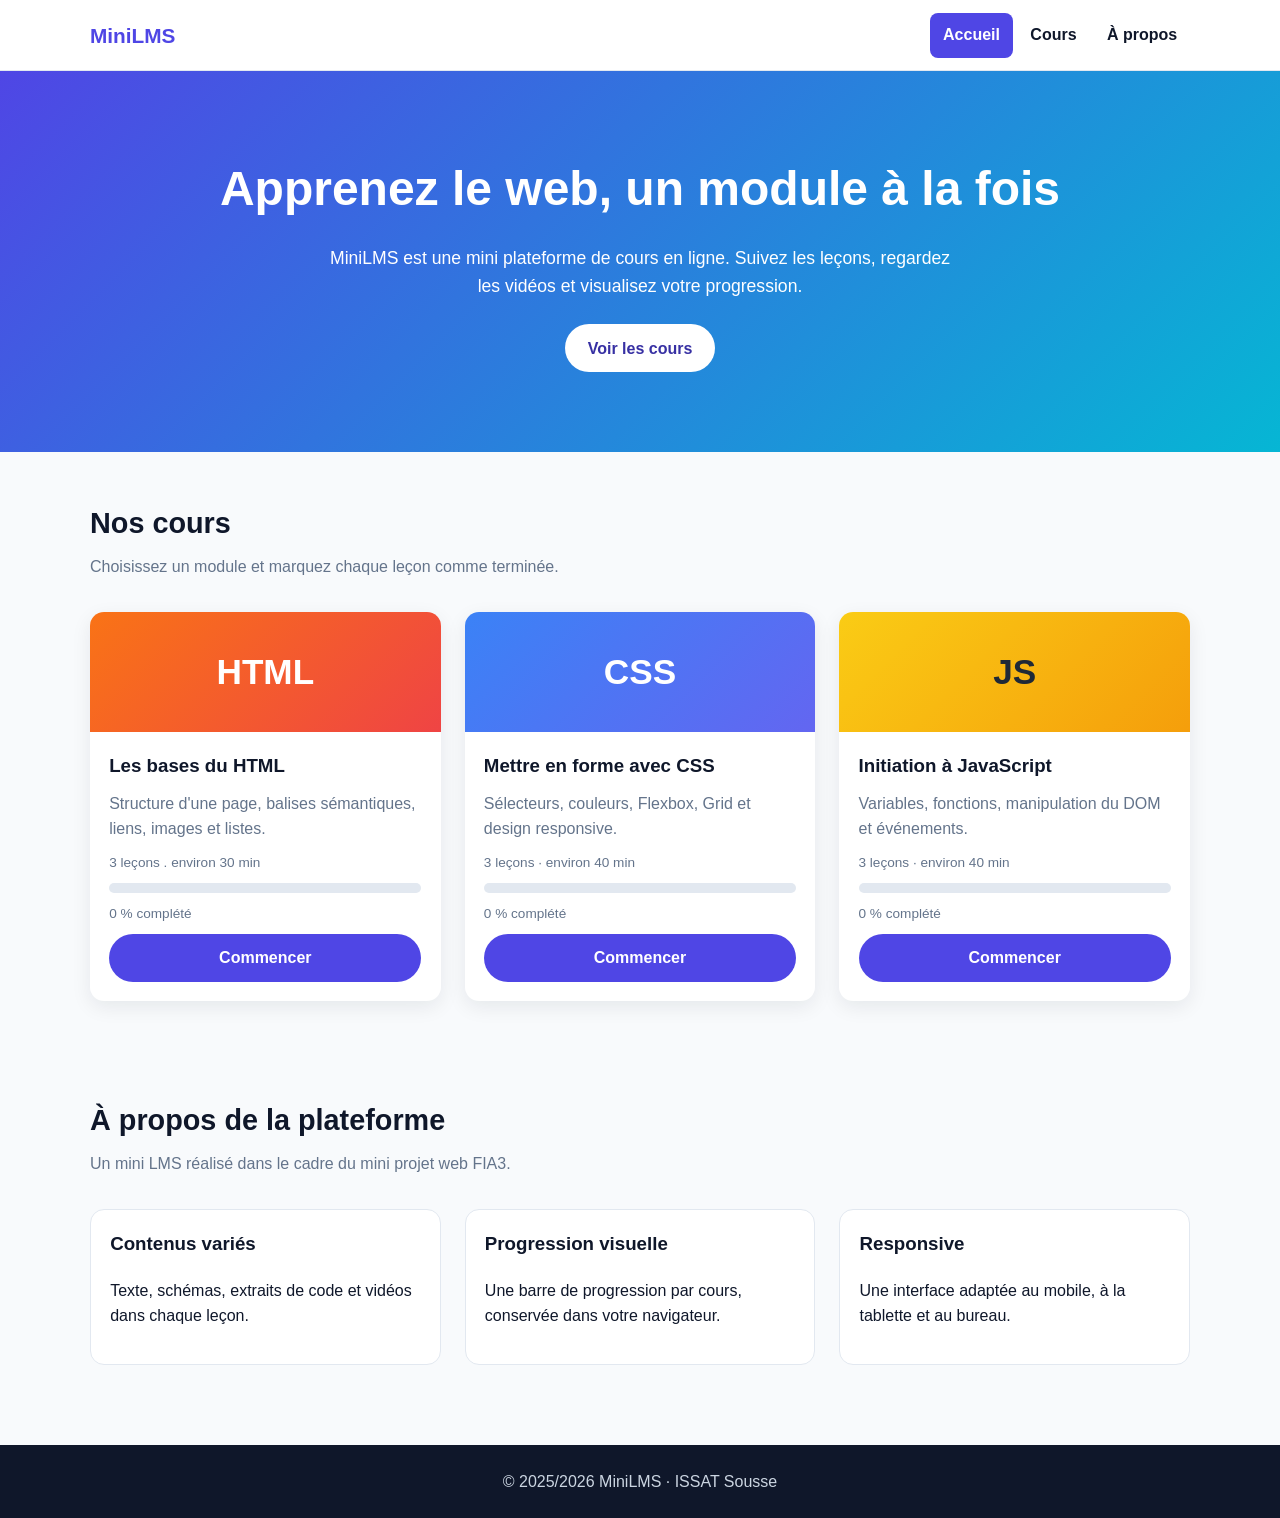
==== index.html @ 5b47d26e "Pages d'accueil, CSS commun, script et cours HTML" ====
<!DOCTYPE html>
<html lang="fr">
<head>
    <meta charset="UTF-8">
    <meta name="viewport" content="width=device-width, initial-scale=1.0">
    <meta name="description" content="MiniLMS : une plateforme de cours en ligne pour apprendre HTML, CSS et JavaScript.">
    <title>MiniLMS - Plateforme de cours en ligne</title>
    <link rel="stylesheet" href="css/main.css">
    <script src="js/script.js" defer></script>
</head>
<body>
    <header class="site-header">
        <div class="container header-inner">
            <a class="logo" href="index.html">MiniLMS</a>
            <button class="burger" id="burger" type="button" aria-label="Ouvrir le menu" aria-expanded="false" aria-controls="menu">&#9776;</button>
            <nav class="menu" id="menu" aria-label="Navigation principal">
                <ul>
                    <li><a href="index.html" aria-current="page">Accueil</a></li>
                    <li><a href="#cours">Cours</a></li>
                    <li><a href="#apropos">À propos</a></li>
                </ul>
            </nav>
        </div>
    </header>

    <main>
        <section class="hero" id="accueil">
            <div class="container">
                <h1>Apprenez le web, un module à la fois</h1>
                <p>MiniLMS est une mini plateforme de cours en ligne. Suivez les leçons, regardez les vidéos et visualisez votre progression.</p>
                <a class="btn" href="#cours">Voir les cours</a>
            </div>
        </section>

        <section class="section" id="cours">
            <div class="container">
                <h2>Nos cours</h2>
                <p class="section-intro">Choisissez un module et marquez chaque leçon comme terminée.</p>
                <div class="grid">

                    <article class="card" data-course="html" data-total="3">
                        <div class="card-banner banner-html" aria-hidden="true">HTML</div>
                        <div class="card-body">
                            <h3>Les bases du HTML</h3>
                            <p>Structure d'une page, balises sémantiques, liens, images et listes.</p>
                            <p class="meta">3 leçons . environ 30 min</p>
                            <div class="progress" role="progressbar" aria-label="Progression du cours HTML" aria-valuemin="0" aria-valuemax="100" aria-valuenow="0">
                                <div class="progress-bar"></div>
                            </div>
                            <p class="progress-label">0 % complété</p>
                            <a class="btn" href="pages/html.html">Commencer</a>
                        </div>
                    </article>

                    <article class="card" data-course="css" data-total="3">
                        <div class="card-banner banner-css" aria-hidden="true">CSS</div>
                        <div class="card-body">
                            <h3>Mettre en forme avec CSS</h3>
                            <p>Sélecteurs, couleurs, Flexbox, Grid et design responsive.</p>
                            <p class="meta">3 leçons · environ 40 min</p>
                            <div class="progress" role="progressbar" aria-label="Progression du cours CSS" aria-valuemin="0" aria-valuemax="100" aria-valuenow="0">
                                <div class="progress-bar"></div>
                            </div>
                            <p class="progress-label">0 % complété</p>
                            <a class="btn" href="pages/css.html">Commencer</a>
                        </div>
                    </article>

                    <article class="card" data-course="js" data-total="3">
                        <div class="card-banner banner-js" aria-hidden="true">JS</div>
                        <div class="card-body">
                        <h3>Initiation à JavaScript</h3>
                        <p>Variables, fonctions, manipulation du DOM et événements.</p>
                        <p class="meta">3 leçons · environ 40 min</p>
                        <div class="progress" role="progressbar" aria-label="Progression du cours JavaScript" aria-valuemin="0" aria-valuemax="100" aria-valuenow="0">
                            <div class="progress-bar"></div>
                        </div>
                        <p class="progress-label">0 % complété</p>
                        <a class="btn" href="pages/javascript.html">Commencer</a>
                        </div>
                    </article>

                </div>
            </div>
        </section>

        <section class="section" id="apropos">
            <div class="container">
                <h2>À propos de la plateforme</h2>
                <p class="section-intro">Un mini LMS réalisé dans le cadre du mini projet web FIA3.</p>
                <div class="features">
                    <div class="feature">
                        <h3>Contenus variés</h3>
                        <p>Texte, schémas, extraits de code et vidéos dans chaque leçon.</p>
                    </div>
                <div class="feature">
                    <h3>Progression visuelle</h3>
                    <p>Une barre de progression par cours, conservée dans votre navigateur.</p>
                </div>
                <div class="feature">
                    <h3>Responsive</h3>
                    <p>Une interface adaptée au mobile, à la tablette et au bureau.</p>
                </div>
                </div>
            </div>
        </section>
    </main>

    <footer class="site-footer">
        <div class="container">
            <p>&copy; 2025/2026 MiniLMS · ISSAT Sousse</p>
        </div>
    </footer>
</body>
</html>
---- css/main.css ----
/* ===== Variables ===== */
:root {
    --primary: #4f46e5;
    --primary-dark: #3730a3;
    --accent: #06b6d4;
    --bg: #f8fafc;
    --card: #ffffff;
    --text: #0f172a;
    --muted: #64748b;
    --border: #e2e8f0;
    --radius: 14px;
    --shadow: 0 6px 20px rgba(15, 23, 42, 0.08);
}

/* ===== Base (mobile first) ===== */
*, *::before, *::after { box-sizing: border-box; }
html { scroll-behavior: smooth; }
body {
    margin: 0;
    font-family: "Segoe UI", Roboto, Arial, sans-serif;
    background: var(--bg);
    color: var(--text);
    line-height: 1.6;
}
img, svg { max-width: 100%; height: auto; }
a { color: var(--primary); }
.container { width: min(1100px, 92%); margin-inline: auto; }

/* ===== Header + menu burger ===== */
.site-header {
    position: sticky;
    top: 0;
    z-index: 100;
    background: var(--card);
    border-bottom: 1px solid var(--border);
}
.header-inner {
    display: flex;
    align-items: center;
    justify-content: space-between;
    padding: 0.8rem 0;
}
.logo {
    font-weight: 800;
    font-size: 1.3rem;
    color: var(--primary);
    text-decoration: none;
}
.burger {
    background: none;
    border: 2px solid var(--primary);
    color: var(--primary);
    border-radius: 8px;
    font-size: 1.4rem;
    padding: 0.2rem 0.7rem;
    cursor: pointer;
}
.menu {
    display: none;
    position: absolute;
    top: 100%;
    left: 0;
    right: 0;
    background: var(--card);
    border-bottom: 1px solid var(--border);
    padding: 0.5rem 4%;
}
.menu.open { display: block; }
.menu ul {
    list-style: none;
    margin: 0;
    padding: 0;
    display: flex;
    flex-direction: column;
    gap: 0.3rem;
}
.menu a {
    display: block;
    padding: 0.6rem 0.8rem;
    border-radius: 8px;
    text-decoration: none;
    color: var(--text);
    font-weight: 600;
}
.menu a:hover,
.menu a[aria-current="page"] {
    background: var(--primary);
    color: #fff;
}

/* ===== Hero ===== */
.hero {
    background: linear-gradient(135deg, var(--primary), var(--accent));
    color: #fff;
    padding: 3.5rem 0;
    text-align: center;
}
.hero h1 { font-size: clamp(1.8rem, 5vw, 3rem); margin: 0 0 1rem; }
.hero p { max-width: 640px; margin: 0 auto 1.5rem; font-size: 1.1rem; }

/* ===== Boutons ===== */
.btn {
    display: inline-block;
    padding: 0.7rem 1.4rem;
    border-radius: 999px;
    background: #fff;
    color: var(--primary-dark);
    font-weight: 700;
    text-decoration: none;
    transition: transform 0.2s;
}
.btn:hover { transform: translateY(-2px); }

/* ===== Sections ===== */
.section { padding: 3rem 0; }
.section h2 { font-size: 1.8rem; margin: 0 0 0.5rem; }
.section-intro { color: var(--muted); margin: 0 0 2rem; }

/* ===== Grille de cours ===== */
.grid {
    display: grid;
    grid-template-columns: repeat(auto-fit, minmax(260px, 1fr));
    gap: 1.5rem;
}
.card {
    background: var(--card);
    border-radius: var(--radius);
    box-shadow: var(--shadow);
    overflow: hidden;
    display: flex;
    flex-direction: column;
    transition: transform 0.2s;
}
.card:hover { transform: translateY(-4px); }
.card-banner {
    height: 120px;
    display: flex;
    align-items: center;
    justify-content: center;
    font-size: 2.2rem;
    font-weight: 800;
    color: #fff;
}
.banner-html { background: linear-gradient(135deg, #f97316, #ef4444); }
.banner-css { background: linear-gradient(135deg, #3b82f6, #6366f1); }
.banner-js { background: linear-gradient(135deg, #facc15, #f59e0b); color: #1f2937; }
.card-body {
    padding: 1.2rem;
    display: flex;
    flex-direction: column;
    gap: 0.6rem;
    flex: 1;
}
.card-body h3 { margin: 0; }
.card-body p { margin: 0; color: var(--muted); }
.card-body .meta { font-size: 0.85rem; }
.card .btn { margin-top: auto; background: var(--primary); color: #fff; text-align: center; }

/* ===== Barre de progression (partagée avec les pages de cours) ===== */
.progress {
    background: var(--border);
    border-radius: 999px;
    height: 10px;
    overflow: hidden;
}
.progress-bar {
    height: 100%;
    width: 0;
    background: linear-gradient(90deg, var(--accent), var(--primary));
    transition: width 0.4s ease;
}
.progress-label { font-size: 0.85rem; color: var(--muted); }

/* ===== À propos ===== */
.features {
    display: grid;
    grid-template-columns: repeat(auto-fit, minmax(220px, 1fr));
    gap: 1.5rem;
}
.feature {
    background: var(--card);
    padding: 1.2rem;
    border-radius: var(--radius);
    border: 1px solid var(--border);
}
.feature h3 { margin-top: 0; }

/* ===== Footer ===== */
.site-footer {
    background: #0f172a;
    color: #cbd5e1;
    text-align: center;
    padding: 1.5rem 0;
    margin-top: 2rem;
}
.site-footer p { margin: 0; }

/* ===== Tablette (768px et plus) : le menu burger disparaît ===== */
@media (min-width: 768px) {
    .burger { display: none; }
    .menu {
        display: block;
        position: static;
        background: none;
        border: 0;
        padding: 0;
    }
    .menu ul { flex-direction: row; }
    .hero { padding: 5rem 0; }
}
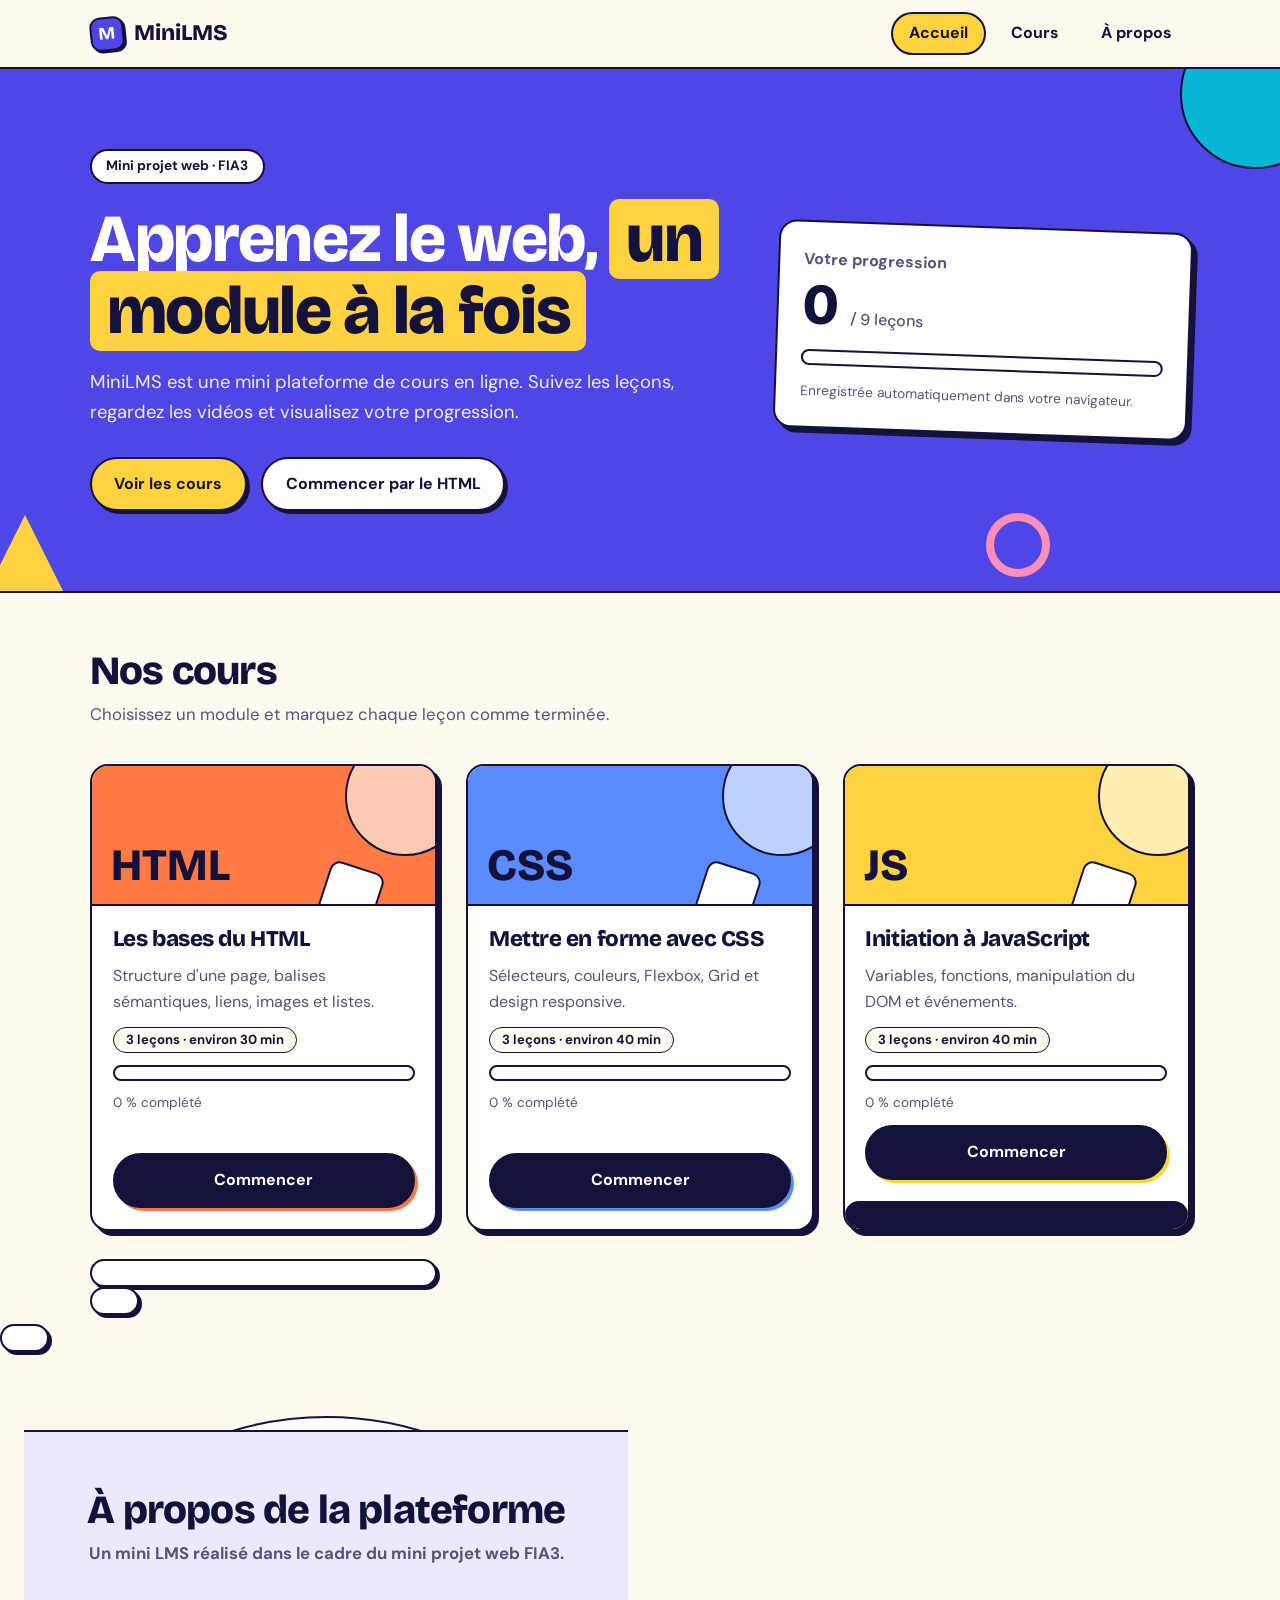
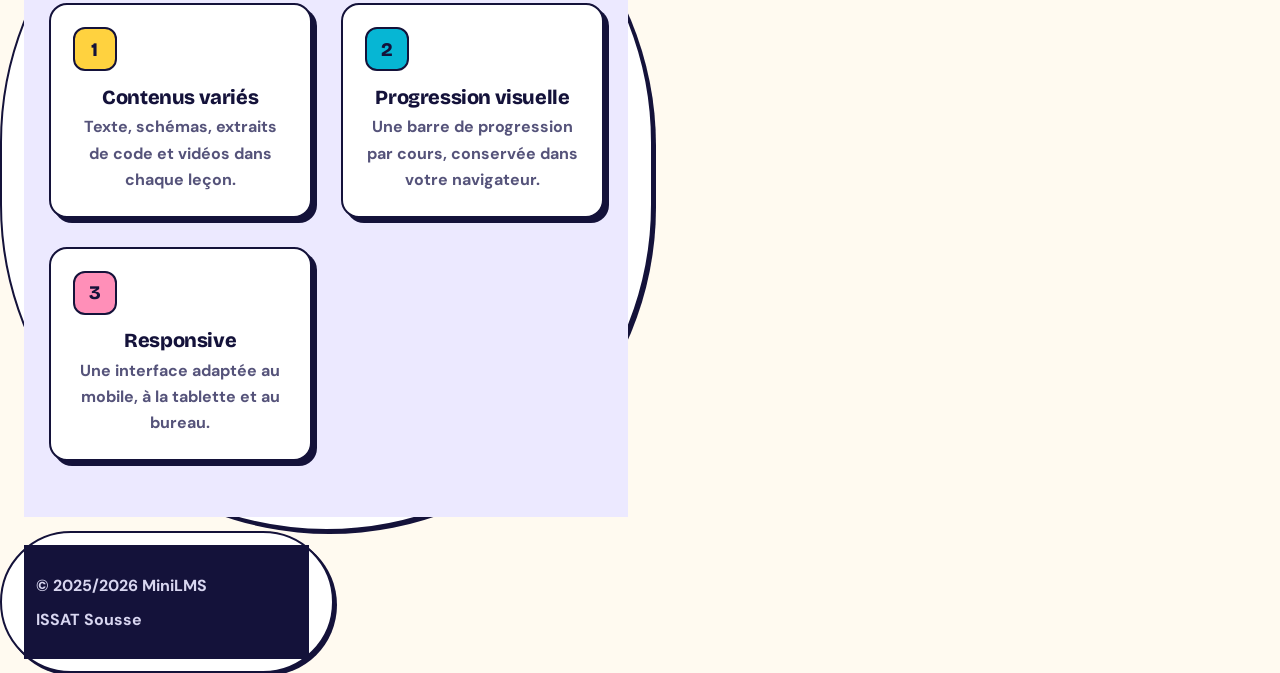
==== commit ff4a4678: "Ajout du code complet : accueil, CSS, JS et pages de cours" ====
--- a/index.html
+++ b/index.html
@@ -5,15 +5,18 @@
     <meta name="viewport" content="width=device-width, initial-scale=1.0">
     <meta name="description" content="MiniLMS : une plateforme de cours en ligne pour apprendre HTML, CSS et JavaScript.">
     <title>MiniLMS - Plateforme de cours en ligne</title>
+    <link rel="preconnect" href="https://fonts.googleapis.com">
+    <link rel="preconnect" href="https://fonts.gstatic.com" crossorigin>
+    <link rel="stylesheet" href="https://fonts.googleapis.com/css2?family=Bricolage+Grotesque:opsz,wght@12..96,700;12..96,800&family=DM+Sans:wght@400;500;700&display=swap">
     <link rel="stylesheet" href="css/main.css">
     <script src="js/script.js" defer></script>
 </head>
 <body>
     <header class="site-header">
         <div class="container header-inner">
-            <a class="logo" href="index.html">MiniLMS</a>
-            <button class="burger" id="burger" type="button" aria-label="Ouvrir le menu" aria-expanded="false" aria-controls="menu">&#9776;</button>
-            <nav class="menu" id="menu" aria-label="Navigation principal">
+            <a class="logo" href="index.html"><span class="logo-mark" aria-hidden="true">M</span>MiniLMS</a>
+            <button class="burger" id="burger" type="button" aria-label="Ouvrir le menu" aria-expanded="false" aria-controls="menu">Menu</button>
+            <nav class="menu" id="menu" aria-label="Navigation principale">
                 <ul>
                     <li><a href="index.html" aria-current="page">Accueil</a></li>
                     <li><a href="#cours">Cours</a></li>
@@ -25,10 +28,28 @@
 
     <main>
         <section class="hero" id="accueil">
-            <div class="container">
-                <h1>Apprenez le web, un module à la fois</h1>
-                <p>MiniLMS est une mini plateforme de cours en ligne. Suivez les leçons, regardez les vidéos et visualisez votre progression.</p>
-                <a class="btn" href="#cours">Voir les cours</a>
+            <span class="shape shape-circle" aria-hidden="true"></span>
+            <span class="shape shape-tri" aria-hidden="true"></span>
+            <span class="shape shape-ring" aria-hidden="true"></span>
+            <div class="container hero-grid">
+                <div class="hero-text">
+                    <p class="eyebrow">Mini projet web · FIA3</p>
+                    <h1>Apprenez le web, <mark>un module à la fois</mark></h1>
+                    <p class="lead">MiniLMS est une mini plateforme de cours en ligne. Suivez les leçons, regardez les vidéos et visualisez votre progression.</p>
+                    <div class="hero-actions">
+                        <a class="btn btn-primary" href="#cours">Voir les cours</a>
+                        <a class="btn" href="pages/html.html">Commencer par le HTML</a>
+                </div>
+            </div>
+
+            <aside class="summary" aria-label="Votre progression globale">
+                <p class="summary-title">Votre progression</p>
+                <p class="summary-count"><span id="overall-count">0</span> <span class="summary-total">/ 9 leçons</span></p>
+                <div class="progress" role="progressbar" aria-label="Progression globale" aria-valuemin="0" aria-valuemax="100" aria-valuenow="0">
+                    <div class="progress-bar" id="overall-bar"></div>
+                </div>
+                <p class="summary-note">Enregistrée automatiquement dans votre navigateur.</p>
+            </aside>
             </div>
         </section>
 
@@ -39,11 +60,11 @@
                 <div class="grid">
 
                     <article class="card" data-course="html" data-total="3">
-                        <div class="card-banner banner-html" aria-hidden="true">HTML</div>
+                        <div class="card-banner" aria-hidden="true">HTML</div>
                         <div class="card-body">
                             <h3>Les bases du HTML</h3>
                             <p>Structure d'une page, balises sémantiques, liens, images et listes.</p>
-                            <p class="meta">3 leçons . environ 30 min</p>
+                            <p class="meta">3 leçons · environ 30 min</p>
                             <div class="progress" role="progressbar" aria-label="Progression du cours HTML" aria-valuemin="0" aria-valuemax="100" aria-valuenow="0">
                                 <div class="progress-bar"></div>
                             </div>
@@ -53,7 +74,7 @@
                     </article>
 
                     <article class="card" data-course="css" data-total="3">
-                        <div class="card-banner banner-css" aria-hidden="true">CSS</div>
+                        <div class="card-banner" aria-hidden="true">CSS</div>
                         <div class="card-body">
                             <h3>Mettre en forme avec CSS</h3>
                             <p>Sélecteurs, couleurs, Flexbox, Grid et design responsive.</p>
@@ -67,16 +88,16 @@
                     </article>
 
                     <article class="card" data-course="js" data-total="3">
-                        <div class="card-banner banner-js" aria-hidden="true">JS</div>
+                        <div class="card-banner" aria-hidden="true">JS</div>
                         <div class="card-body">
-                        <h3>Initiation à JavaScript</h3>
-                        <p>Variables, fonctions, manipulation du DOM et événements.</p>
-                        <p class="meta">3 leçons · environ 40 min</p>
-                        <div class="progress" role="progressbar" aria-label="Progression du cours JavaScript" aria-valuemin="0" aria-valuemax="100" aria-valuenow="0">
-                            <div class="progress-bar"></div>
-                        </div>
-                        <p class="progress-label">0 % complété</p>
-                        <a class="btn" href="pages/javascript.html">Commencer</a>
+                            <h3>Initiation à JavaScript</h3>
+                            <p>Variables, fonctions, manipulation du DOM et événements.</p>
+                            <p class="meta">3 leçons · environ 40 min</p>
+                            <div class="progress" role="progressbar" aria-label="Progression du cours JavaScript" aria-valuemin="0" aria-valuemax="100" aria-valuenow="0">
+                                <div class="progress-bar"></div>
+                            </div>
+                            <p class="progress-label">0 % complété</p>
+                            <a class="btn" href="pages/javascript.html">Commencer</>
                         </div>
                     </article>
 
@@ -84,7 +105,7 @@
             </div>
         </section>
 
-        <section class="section" id="apropos">
+        <section class="section section-alt" id="apropos">
             <div class="container">
                 <h2>À propos de la plateforme</h2>
                 <p class="section-intro">Un mini LMS réalisé dans le cadre du mini projet web FIA3.</p>
@@ -93,22 +114,23 @@
                         <h3>Contenus variés</h3>
                         <p>Texte, schémas, extraits de code et vidéos dans chaque leçon.</p>
                     </div>
-                <div class="feature">
-                    <h3>Progression visuelle</h3>
-                    <p>Une barre de progression par cours, conservée dans votre navigateur.</p>
-                </div>
-                <div class="feature">
-                    <h3>Responsive</h3>
-                    <p>Une interface adaptée au mobile, à la tablette et au bureau.</p>
-                </div>
+                    <div class="feature">
+                        <h3>Progression visuelle</h3>
+                        <p>Une barre de progression par cours, conservée dans votre navigateur.</p>
+                    </div>
+                    <div class="feature">
+                        <h3>Responsive</h3>
+                        <p>Une interface adaptée au mobile, à la tablette et au bureau.</p>
+                    </div>
                 </div>
             </div>
         </section>
     </main>
 
     <footer class="site-footer">
-        <div class="container">
-            <p>&copy; 2025/2026 MiniLMS · ISSAT Sousse</p>
+        <div class="container footer-inner">
+            <p>&copy; 2025/2026 MiniLMS</p>
+            <p>ISSAT Sousse</p>
         </div>
     </footer>
 </body>
--- a/css/main.css
+++ b/css/main.css
@@ -1,58 +1,93 @@
 /* ===== Variables ===== */
 :root {
+    --ink: #14123a;
     --primary: #4f46e5;
-    --primary-dark: #3730a3;
     --accent: #06b6d4;
-    --bg: #f8fafc;
+    --yellow: #ffd23f;
+    --orange: #ff7a45;
+    --blue: #5b8cff;
+    --pink: #ff8fb8;
+    --green: #5fe0a0;
+    --bg: #fffaf0;
     --card: #ffffff;
-    --text: #0f172a;
-    --muted: #64748b;
-    --border: #e2e8f0;
-    --radius: 14px;
-    --shadow: 0 6px 20px rgba(15, 23, 42, 0.08);
-}
+    --lavender: #ece9ff;
+    --muted: #55537a;
+    --course: var(--primary);
+    --radius: 18px;
+    --border: 2px solid var(--ink);
+    --shadow: 5px 5px 0 var(--ink);
+    --display: "Bricolage Grotesque", "Trebuchet MS", Arial, sans-serif;
+    --sans: "DM Sans", "Segoe UI", Roboto, Arial, sans-serif;
+    --mono: Consolas, "Courier New", monospace;
+}
+
+/* Une couleur par cours (cartes de l'accueil et pages de cours) */
+[data-course="html"] { --course: var(--orange); }
+[data-course="css"]  { --course: var(--blue); }
+[data-course="js"]   { --course: var(--yellow); }
 
 /* ===== Base (mobile first) ===== */
 *, *::before, *::after { box-sizing: border-box; }
 html { scroll-behavior: smooth; }
 body {
     margin: 0;
-    font-family: "Segoe UI", Roboto, Arial, sans-serif;
+    font-family: var(--sans);
     background: var(--bg);
-    color: var(--text);
-    line-height: 1.6;
+    color: var(--ink);
+    line-height: 1.65;
 }
 img, svg { max-width: 100%; height: auto; }
 a { color: var(--primary); }
+h1, h2, h3 { font-family: var(--display); font-weight: 800; line-height: 1.1; letter-spacing: -0.02em; }
 .container { width: min(1100px, 92%); margin-inline: auto; }
+:focus-visible { outline: 3px solid var(--primary); outline-offset: 3px; }
 
 /* ===== Header + menu burger ===== */
 .site-header {
     position: sticky;
     top: 0;
     z-index: 100;
-    background: var(--card);
-    border-bottom: 1px solid var(--border);
+    background: var(--bg);
+    border-bottom: var(--border);
 }
 .header-inner {
     display: flex;
     align-items: center;
     justify-content: space-between;
-    padding: 0.8rem 0;
+    padding: 0.75rem 0;
 }
 .logo {
+    display: inline-flex;
+    align-items: center;
+    gap: 0.6rem;
+    font-family: var(--display);
     font-weight: 800;
-    font-size: 1.3rem;
-    color: var(--primary);
+    font-size: 1.4rem;
+    color: var(--ink);
     text-decoration: none;
 }
+.logo-mark {
+    display: grid;
+    place-items: center;
+    width: 34px;
+    height: 34px;
+    background: var(--primary);
+    color: #fff;
+    border: var(--border);
+    border-radius: 10px;
+    box-shadow: 2px 2px 0 var(--ink);
+    font-size: 1.1rem;
+    transform: rotate(-6deg);
+}
 .burger {
-    background: none;
-    border: 2px solid var(--primary);
-    color: var(--primary);
-    border-radius: 8px;
-    font-size: 1.4rem;
-    padding: 0.2rem 0.7rem;
+    font: inherit;
+    font-weight: 700;
+    background: var(--yellow);
+    border: var(--border);
+    color: var(--ink);
+    border-radius: 999px;
+    padding: 0.35rem 1rem;
+    box-shadow: 2px 2px 0 var(--ink);
     cursor: pointer;
 }
 .menu {
@@ -61,150 +96,231 @@
     top: 100%;
     left: 0;
     right: 0;
-    background: var(--card);
-    border-bottom: 1px solid var(--border);
-    padding: 0.5rem 4%;
+    background: var(--bg);
+    border-bottom: var(--border);
+    padding: 0.6rem 4%;
 }
 .menu.open { display: block; }
-.menu ul {
-    list-style: none;
-    margin: 0;
-    padding: 0;
-    display: flex;
-    flex-direction: column;
-    gap: 0.3rem;
-}
+.menu ul { list-style: none; margin: 0; padding: 0; display: flex; flex-direction: column; gap: 0.3rem; }
 .menu a {
     display: block;
-    padding: 0.6rem 0.8rem;
-    border-radius: 8px;
+    padding: 0.6rem 1rem;
+    border: 2px solid transparent;
+    border-radius: 999px;
     text-decoration: none;
-    color: var(--text);
-    font-weight: 600;
-}
-.menu a:hover,
-.menu a[aria-current="page"] {
-    background: var(--primary);
-    color: #fff;
-}
-
-/* ===== Hero ===== */
-.hero {
-    background: linear-gradient(135deg, var(--primary), var(--accent));
-    color: #fff;
-    padding: 3.5rem 0;
-    text-align: center;
-}
-.hero h1 { font-size: clamp(1.8rem, 5vw, 3rem); margin: 0 0 1rem; }
-.hero p { max-width: 640px; margin: 0 auto 1.5rem; font-size: 1.1rem; }
+    color: var(--ink);
+    font-weight: 700;
+}
+.menu a:hover { background: var(--lavender); border-color: var(--ink); }
+.menu a[aria-current="page"] { background: var(--yellow); border-color: var(--ink); }
 
 /* ===== Boutons ===== */
 .btn {
     display: inline-block;
-    padding: 0.7rem 1.4rem;
+    padding: 0.75rem 1.4rem;
+    border: var(--border);
     border-radius: 999px;
     background: #fff;
-    color: var(--primary-dark);
+    color: var(--ink);
     font-weight: 700;
     text-decoration: none;
-    transition: transform 0.2s;
-}
-.btn:hover { transform: translateY(-2px); }
+    text-align: center;
+    box-shadow: 3px 3px 0 var(--ink);
+    transition: transform 0.15s, box-shadow 0.15s;
+}
+.btn:hover { transform: translate(-2px, -2px); box-shadow: 5px 5px 0 var(--ink); }
+.btn:active { transform: translate(2px, 2px); box-shadow: 1px 1px 0 var(--ink); }
+.btn-primary { background: var(--yellow); }
+
+/* ===== Hero ===== */
+.hero {
+    position: relative;
+    overflow: hidden;
+    background: var(--primary);
+    color: #fff;
+    border-bottom: var(--border);
+    padding: 3.5rem 0;
+}
+.hero .container { position: relative; z-index: 1; }
+.hero-grid { display: grid; gap: 2.5rem; }
+.eyebrow {
+    display: inline-block;
+    margin: 0 0 1.2rem;
+    padding: 0.25rem 0.9rem;
+    background: #fff;
+    color: var(--ink);
+    border: var(--border);
+    border-radius: 999px;
+    font-size: 0.85rem;
+    font-weight: 700;
+}
+.hero h1 { font-size: clamp(2.4rem, 7vw, 4.2rem); margin: 0 0 1.2rem; line-height: 1.08; }
+.hero mark {
+    background: var(--yellow);
+    color: var(--ink);
+    padding: 0 0.25em;
+    border-radius: 10px;
+    -webkit-box-decoration-break: clone;
+    box-decoration-break: clone;
+}
+.lead { font-size: 1.15rem; max-width: 34em; margin: 0 0 1.8rem; color: rgba(255, 255, 255, 0.92); }
+.hero-actions { display: flex; flex-wrap: wrap; gap: 0.9rem; }
+
+/* Formes décoratives */
+.shape { position: absolute; pointer-events: none; z-index: 0; }
+.shape-circle { width: 150px; height: 150px; right: -50px; top: -50px; background: var(--accent); border: var(--border); border-radius: 50%; }
+.shape-tri { width: 90px; height: 90px; left: -20px; bottom: -14px; background: var(--yellow); clip-path: polygon(50% 0, 100% 100%, 0 100%); }
+.shape-ring { width: 64px; height: 64px; right: 18%; bottom: 14px; border: 8px solid var(--pink); border-radius: 50%; }
+
+.summary {
+    align-self: center;
+    background: var(--card);
+    color: var(--ink);
+    border: var(--border);
+    border-radius: var(--radius);
+    box-shadow: var(--shadow);
+    padding: 1.5rem;
+}
+.summary-title { margin: 0; font-weight: 700; color: var(--muted); }
+.summary-count { margin: 0.2rem 0 1rem; font-family: var(--display); font-weight: 800; font-size: 3.6rem; line-height: 1; }
+.summary-total { font-family: var(--sans); font-weight: 500; font-size: 1rem; color: var(--muted); }
+.summary-note { margin: 0.9rem 0 0; font-size: 0.85rem; color: var(--muted); }
 
 /* ===== Sections ===== */
-.section { padding: 3rem 0; }
-.section h2 { font-size: 1.8rem; margin: 0 0 0.5rem; }
-.section-intro { color: var(--muted); margin: 0 0 2rem; }
+.section { padding: 3.5rem 0; }
+.section-alt { background: var(--lavender); border-top: var(--border); }
+.section h2 { font-size: clamp(1.8rem, 4vw, 2.5rem); margin: 0 0 0.5rem; }
+.section-intro { color: var(--muted); margin: 0 0 2.2rem; font-size: 1.05rem; }
 
 /* ===== Grille de cours ===== */
-.grid {
-    display: grid;
-    grid-template-columns: repeat(auto-fit, minmax(260px, 1fr));
-    gap: 1.5rem;
-}
+.grid { display: grid; grid-template-columns: repeat(auto-fit, minmax(270px, 1fr)); gap: 1.8rem; }
 .card {
     background: var(--card);
+    border: var(--border);
     border-radius: var(--radius);
     box-shadow: var(--shadow);
     overflow: hidden;
     display: flex;
     flex-direction: column;
-    transition: transform 0.2s;
-}
-.card:hover { transform: translateY(-4px); }
+    transition: transform 0.15s, box-shadow 0.15s;
+}
+.card:hover { transform: translate(-3px, -3px); box-shadow: 8px 8px 0 var(--ink); }
 .card-banner {
+    position: relative;
+    overflow: hidden;
+    height: 140px;
+    display: flex;
+    align-items: flex-end;
+    padding: 1rem 1.2rem;
+    background: var(--course);
+    border-bottom: var(--border);
+    font-family: var(--display);
+    font-weight: 800;
+    font-size: 2.8rem;
+    line-height: 1;
+}
+.card-banner::before {
+    content: "";
+    position: absolute;
+    right: -30px;
+    top: -30px;
+    width: 120px;
     height: 120px;
-    display: flex;
-    align-items: center;
-    justify-content: center;
-    font-size: 2.2rem;
-    font-weight: 800;
-    color: #fff;
-}
-.banner-html { background: linear-gradient(135deg, #f97316, #ef4444); }
-.banner-css { background: linear-gradient(135deg, #3b82f6, #6366f1); }
-.banner-js { background: linear-gradient(135deg, #facc15, #f59e0b); color: #1f2937; }
-.card-body {
-    padding: 1.2rem;
-    display: flex;
-    flex-direction: column;
-    gap: 0.6rem;
-    flex: 1;
-}
-.card-body h3 { margin: 0; }
+    border: var(--border);
+    border-radius: 50%;
+    background: rgba(255, 255, 255, 0.6);
+}
+.card-banner::after {
+    content: "";
+    position: absolute;
+    right: 56px;
+    bottom: -18px;
+    width: 56px;
+    height: 56px;
+    border: var(--border);
+    border-radius: 10px;
+    background: #fff;
+    transform: rotate(18deg);
+}
+.card-body { padding: 1.3rem; display: flex; flex-direction: column; gap: 0.7rem; flex: 1; }
+.card-body h3 { margin: 0; font-size: 1.4rem; }
 .card-body p { margin: 0; color: var(--muted); }
-.card-body .meta { font-size: 0.85rem; }
-.card .btn { margin-top: auto; background: var(--primary); color: #fff; text-align: center; }
+.card-body .meta {
+    align-self: flex-start;
+    padding: 0.1rem 0.75rem;
+    border: 1.5px solid var(--ink);
+    border-radius: 999px;
+    background: var(--bg);
+    color: var(--ink);
+    font-size: 0.82rem;
+    font-weight: 700;
+}
+.card .btn { margin-top: auto; background: var(--ink); color: #fff; box-shadow: 3px 3px 0 var(--course); }
+.card .btn:hover { box-shadow: 5px 5px 0 var(--course); }
+.card .progress-bar { background: var(--course); }
 
 /* ===== Barre de progression (partagée avec les pages de cours) ===== */
 .progress {
-    background: var(--border);
-    border-radius: 999px;
-    height: 10px;
+    background: #fff;
+    border: var(--border);
+    border-radius: 999px;
+    height: 16px;
     overflow: hidden;
 }
-.progress-bar {
-    height: 100%;
-    width: 0;
-    background: linear-gradient(90deg, var(--accent), var(--primary));
-    transition: width 0.4s ease;
-}
-.progress-label { font-size: 0.85rem; color: var(--muted); }
+.progress-bar { height: 100%; width: 0; background: var(--primary); transition: width 0.4s ease; }
+.summary .progress-bar { background: var(--accent); }
+.progress-label { margin: 0; font-size: 0.85rem; color: var(--muted); }
 
 /* ===== À propos ===== */
-.features {
-    display: grid;
-    grid-template-columns: repeat(auto-fit, minmax(220px, 1fr));
-    gap: 1.5rem;
-}
+.features { display: grid; grid-template-columns: repeat(auto-fit, minmax(230px, 1fr)); gap: 1.8rem; counter-reset: f; }
 .feature {
     background: var(--card);
-    padding: 1.2rem;
+    padding: 1.4rem;
+    border: var(--border);
     border-radius: var(--radius);
-    border: 1px solid var(--border);
-}
-.feature h3 { margin-top: 0; }
+    box-shadow: var(--shadow);
+}
+.feature::before {
+    counter-increment: f;
+    content: counter(f);
+    display: grid;
+    place-items: center;
+    width: 44px;
+    height: 44px;
+    margin-bottom: 0.9rem;
+    background: var(--yellow);
+    border: var(--border);
+    border-radius: 12px;
+    font-family: var(--display);
+    font-weight: 800;
+    font-size: 1.2rem;
+}
+.feature:nth-child(2)::before { background: var(--accent); }
+.feature:nth-child(3)::before { background: var(--pink); }
+.feature h3 { margin: 0 0 0.4rem; font-size: 1.25rem; }
+.feature p { margin: 0; color: var(--muted); }
 
 /* ===== Footer ===== */
-.site-footer {
-    background: #0f172a;
-    color: #cbd5e1;
-    text-align: center;
-    padding: 1.5rem 0;
-    margin-top: 2rem;
-}
+.site-footer { background: var(--ink); color: #d8d6f0; padding: 1.6rem 0; border-top: var(--border); }
+.footer-inner { display: flex; flex-wrap: wrap; justify-content: space-between; gap: 0.5rem; }
 .site-footer p { margin: 0; }
 
 /* ===== Tablette (768px et plus) : le menu burger disparaît ===== */
 @media (min-width: 768px) {
     .burger { display: none; }
-    .menu {
-        display: block;
-        position: static;
-        background: none;
-        border: 0;
-        padding: 0;
-    }
-    .menu ul { flex-direction: row; }
+    .menu { display: block; position: static; background: none; border: 0; padding: 0; }
+    .menu ul { flex-direction: row; gap: 0.4rem; }
+    .menu a { padding: 0.4rem 1rem; }
     .hero { padding: 5rem 0; }
+}
+
+/* ===== Bureau (960px et plus) ===== */
+@media (min-width: 960px) {
+    .hero-grid { grid-template-columns: 1.5fr 1fr; gap: 4rem; }
+    .summary { transform: rotate(2deg); }
+}
+
+@media (prefers-reduced-motion: reduce) {
+    html { scroll-behavior: auto; }
+    * { transition: none !important; }
 }
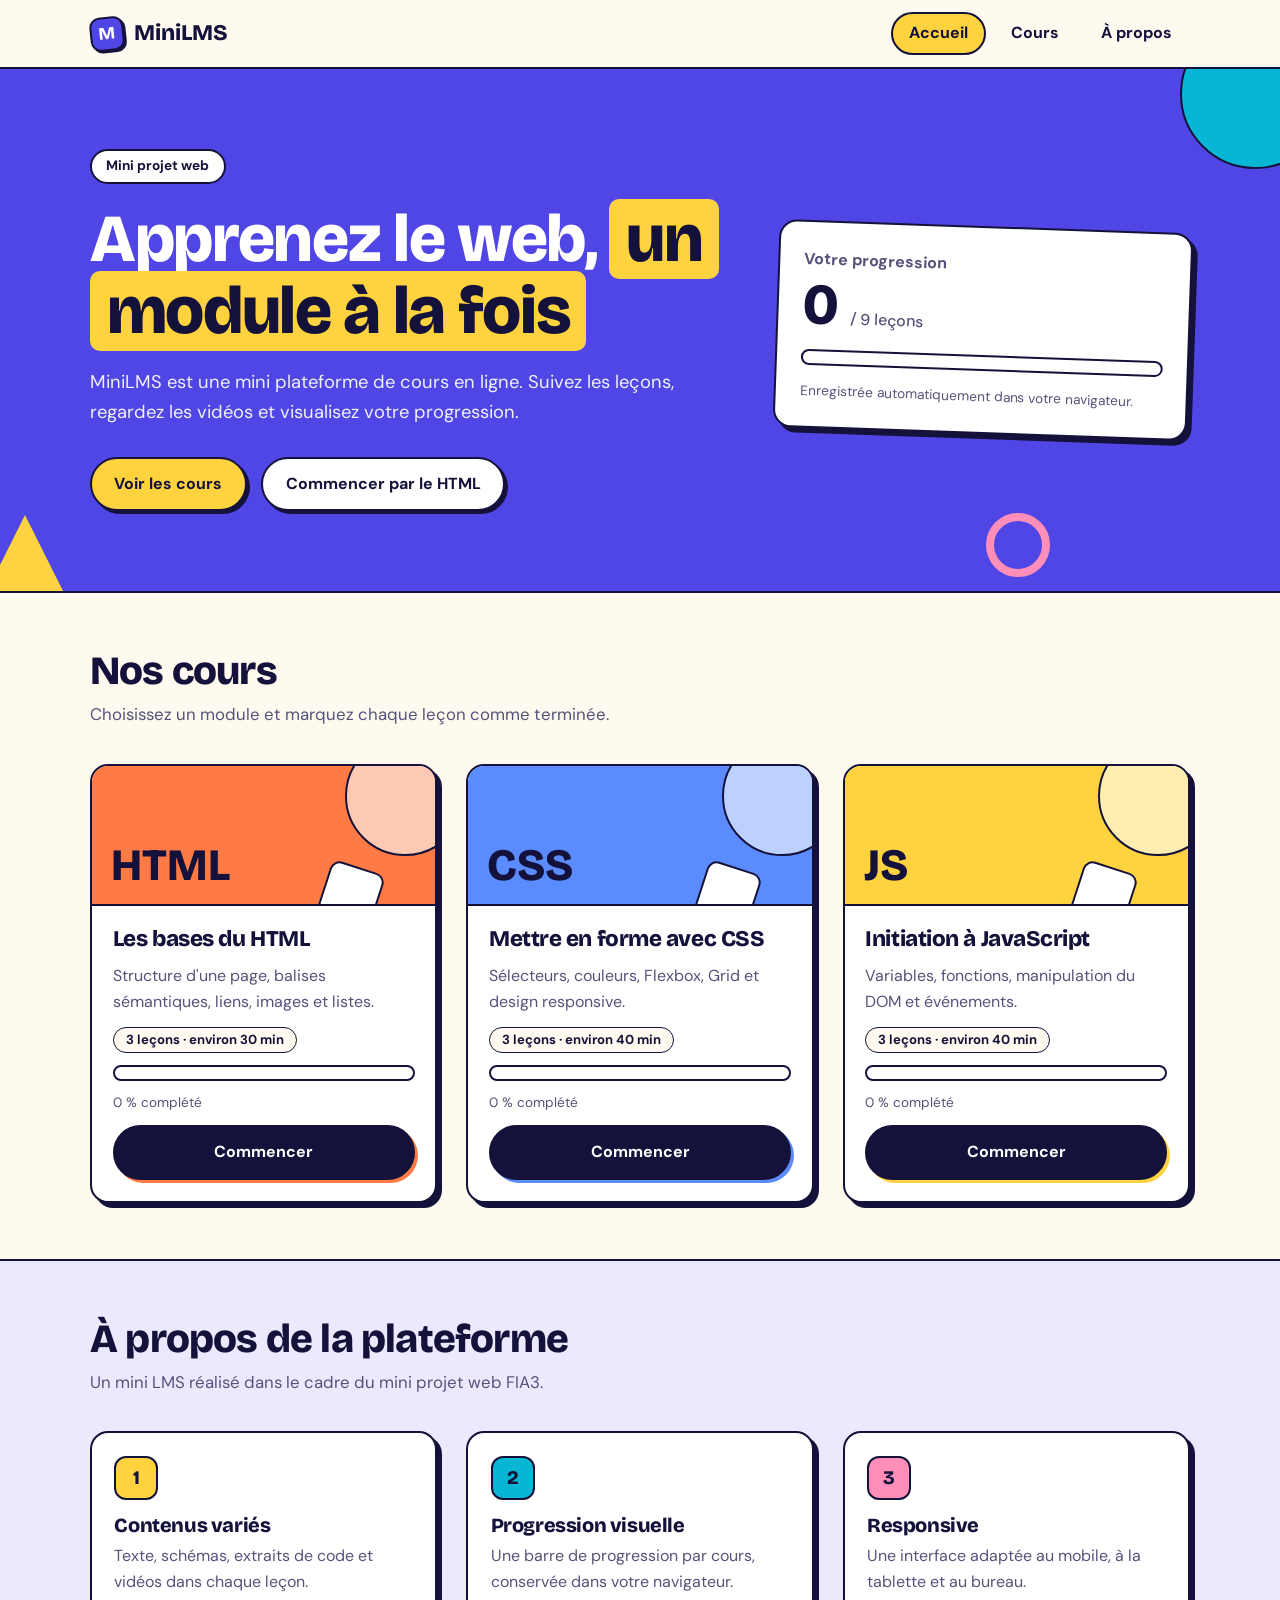
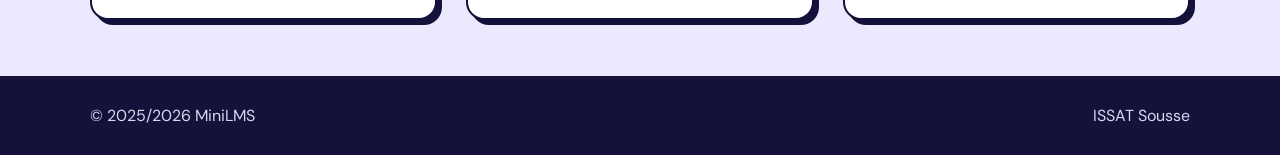
==== commit 19a0e4c8: "Correction index.html" ====
--- a/index.html
+++ b/index.html
@@ -33,23 +33,23 @@
             <span class="shape shape-ring" aria-hidden="true"></span>
             <div class="container hero-grid">
                 <div class="hero-text">
-                    <p class="eyebrow">Mini projet web · FIA3</p>
+                    <p class="eyebrow">Mini projet web</p>
                     <h1>Apprenez le web, <mark>un module à la fois</mark></h1>
                     <p class="lead">MiniLMS est une mini plateforme de cours en ligne. Suivez les leçons, regardez les vidéos et visualisez votre progression.</p>
                     <div class="hero-actions">
                         <a class="btn btn-primary" href="#cours">Voir les cours</a>
                         <a class="btn" href="pages/html.html">Commencer par le HTML</a>
+                    </div>
                 </div>
-            </div>
 
-            <aside class="summary" aria-label="Votre progression globale">
-                <p class="summary-title">Votre progression</p>
-                <p class="summary-count"><span id="overall-count">0</span> <span class="summary-total">/ 9 leçons</span></p>
-                <div class="progress" role="progressbar" aria-label="Progression globale" aria-valuemin="0" aria-valuemax="100" aria-valuenow="0">
-                    <div class="progress-bar" id="overall-bar"></div>
-                </div>
-                <p class="summary-note">Enregistrée automatiquement dans votre navigateur.</p>
-            </aside>
+                <aside class="summary" aria-label="Votre progression globale">
+                    <p class="summary-title">Votre progression</p>
+                    <p class="summary-count"><span id="overall-count">0</span> <span class="summary-total">/ 9 leçons</span></p>
+                    <div class="progress" role="progressbar" aria-label="Progression globale" aria-valuemin="0" aria-valuemax="100" aria-valuenow="0">
+                        <div class="progress-bar" id="overall-bar"></div>
+                    </div>
+                    <p class="summary-note">Enregistrée automatiquement dans votre navigateur.</p>
+                </aside>
             </div>
         </section>
 
@@ -97,7 +97,7 @@
                                 <div class="progress-bar"></div>
                             </div>
                             <p class="progress-label">0 % complété</p>
-                            <a class="btn" href="pages/javascript.html">Commencer</>
+                            <a class="btn" href="pages/javascript.html">Commencer</a>
                         </div>
                     </article>
 
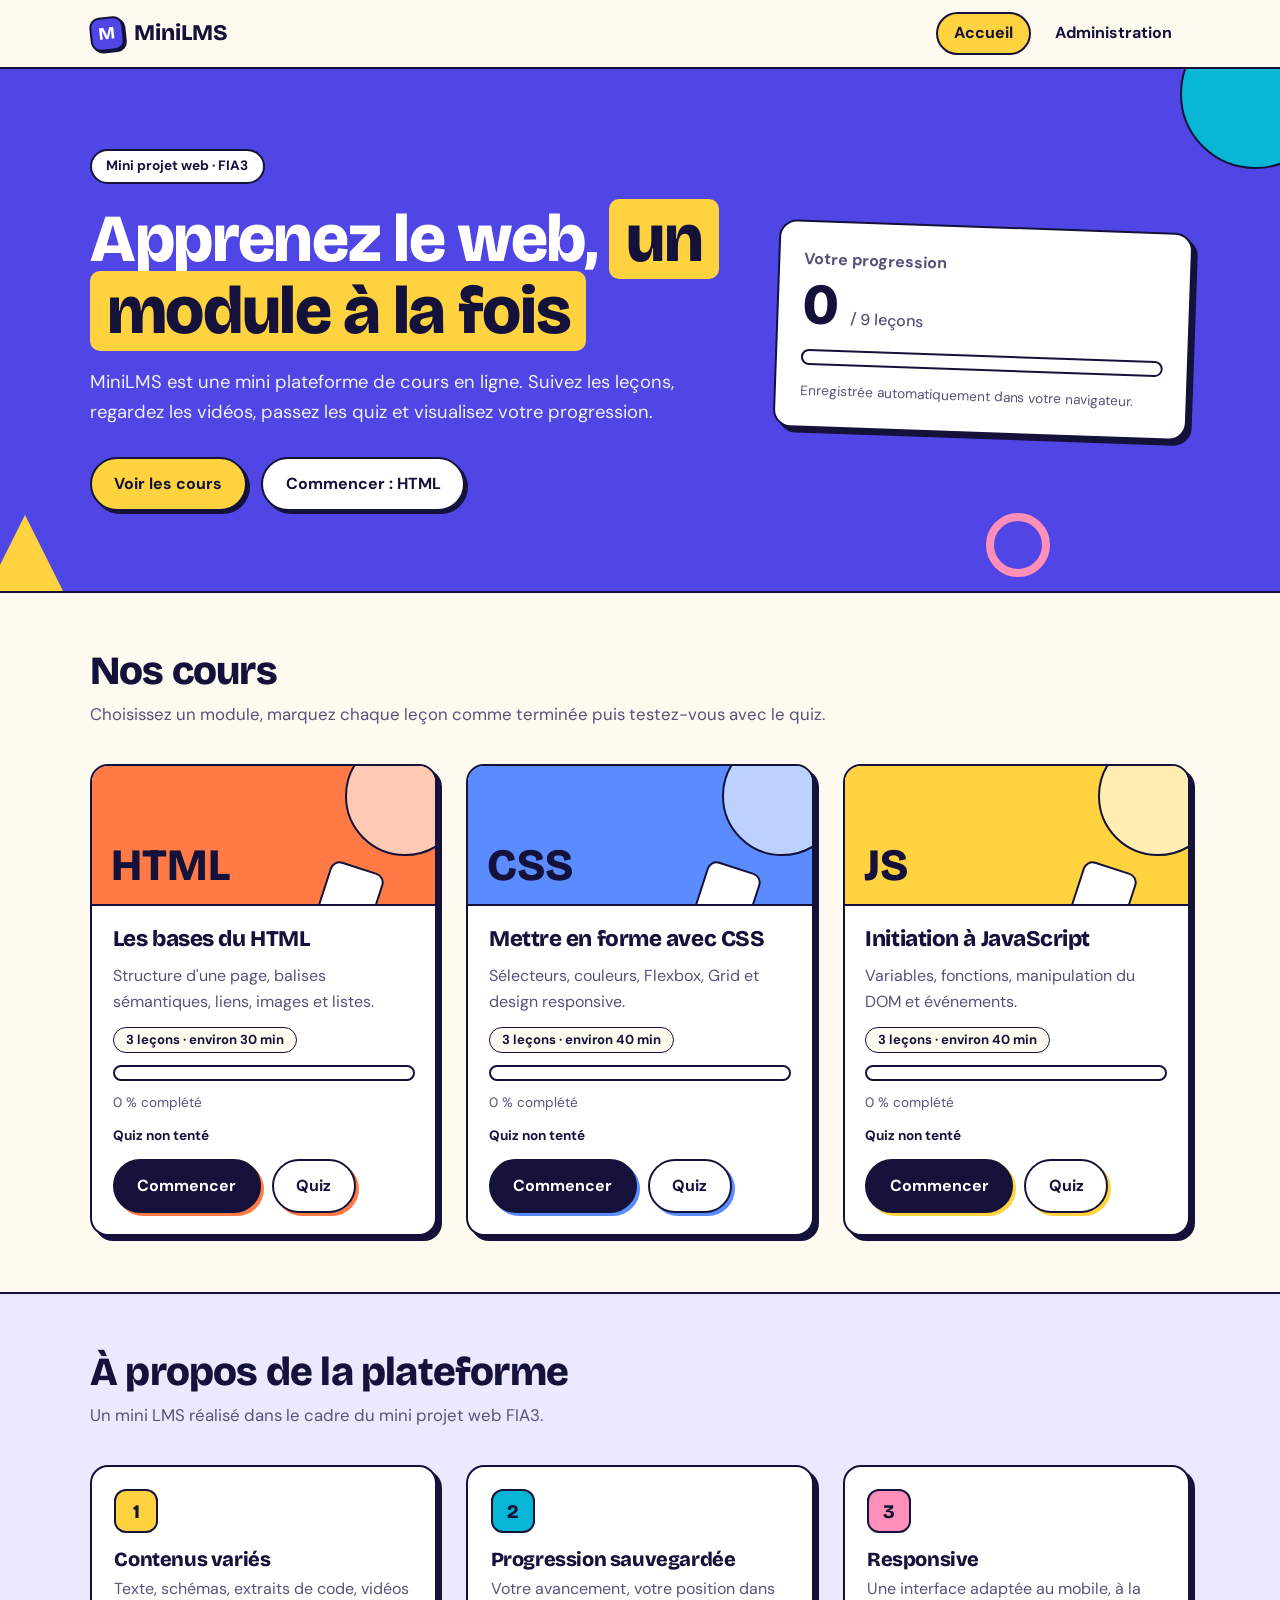
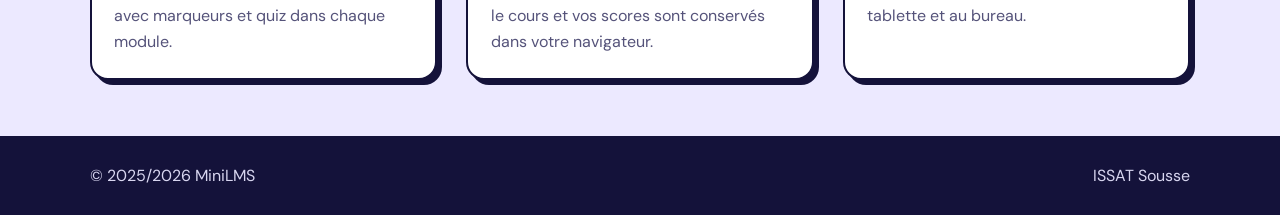
==== commit 6b7d8b0b: "Ajout SPA : quiz, sauvegarde de position, lecteur video, administration" ====
--- a/index.html
+++ b/index.html
@@ -9,122 +9,27 @@
     <link rel="preconnect" href="https://fonts.gstatic.com" crossorigin>
     <link rel="stylesheet" href="https://fonts.googleapis.com/css2?family=Bricolage+Grotesque:opsz,wght@12..96,700;12..96,800&family=DM+Sans:wght@400;500;700&display=swap">
     <link rel="stylesheet" href="css/main.css">
+    <link rel="stylesheet" href="css/course.css">
+    <link rel="stylesheet" href="css/app.css">
+    <script src="js/data.js" defer></script>
     <script src="js/script.js" defer></script>
 </head>
 <body>
     <header class="site-header">
         <div class="container header-inner">
-            <a class="logo" href="index.html"><span class="logo-mark" aria-hidden="true">M</span>MiniLMS</a>
+            <a class="logo" href="#/"><span class="logo-mark" aria-hidden="true">M</span>MiniLMS</a>
             <button class="burger" id="burger" type="button" aria-label="Ouvrir le menu" aria-expanded="false" aria-controls="menu">Menu</button>
             <nav class="menu" id="menu" aria-label="Navigation principale">
                 <ul>
-                    <li><a href="index.html" aria-current="page">Accueil</a></li>
-                    <li><a href="#cours">Cours</a></li>
-                    <li><a href="#apropos">À propos</a></li>
+                    <li><a href="#/" data-nav="accueil">Accueil</a></li>
+                    <li><a href="#/admin" data-nav="admin">Administration</a></li>
                 </ul>
             </nav>
         </div>
     </header>
 
-    <main>
-        <section class="hero" id="accueil">
-            <span class="shape shape-circle" aria-hidden="true"></span>
-            <span class="shape shape-tri" aria-hidden="true"></span>
-            <span class="shape shape-ring" aria-hidden="true"></span>
-            <div class="container hero-grid">
-                <div class="hero-text">
-                    <p class="eyebrow">Mini projet web</p>
-                    <h1>Apprenez le web, <mark>un module à la fois</mark></h1>
-                    <p class="lead">MiniLMS est une mini plateforme de cours en ligne. Suivez les leçons, regardez les vidéos et visualisez votre progression.</p>
-                    <div class="hero-actions">
-                        <a class="btn btn-primary" href="#cours">Voir les cours</a>
-                        <a class="btn" href="pages/html.html">Commencer par le HTML</a>
-                    </div>
-                </div>
-
-                <aside class="summary" aria-label="Votre progression globale">
-                    <p class="summary-title">Votre progression</p>
-                    <p class="summary-count"><span id="overall-count">0</span> <span class="summary-total">/ 9 leçons</span></p>
-                    <div class="progress" role="progressbar" aria-label="Progression globale" aria-valuemin="0" aria-valuemax="100" aria-valuenow="0">
-                        <div class="progress-bar" id="overall-bar"></div>
-                    </div>
-                    <p class="summary-note">Enregistrée automatiquement dans votre navigateur.</p>
-                </aside>
-            </div>
-        </section>
-
-        <section class="section" id="cours">
-            <div class="container">
-                <h2>Nos cours</h2>
-                <p class="section-intro">Choisissez un module et marquez chaque leçon comme terminée.</p>
-                <div class="grid">
-
-                    <article class="card" data-course="html" data-total="3">
-                        <div class="card-banner" aria-hidden="true">HTML</div>
-                        <div class="card-body">
-                            <h3>Les bases du HTML</h3>
-                            <p>Structure d'une page, balises sémantiques, liens, images et listes.</p>
-                            <p class="meta">3 leçons · environ 30 min</p>
-                            <div class="progress" role="progressbar" aria-label="Progression du cours HTML" aria-valuemin="0" aria-valuemax="100" aria-valuenow="0">
-                                <div class="progress-bar"></div>
-                            </div>
-                            <p class="progress-label">0 % complété</p>
-                            <a class="btn" href="pages/html.html">Commencer</a>
-                        </div>
-                    </article>
-
-                    <article class="card" data-course="css" data-total="3">
-                        <div class="card-banner" aria-hidden="true">CSS</div>
-                        <div class="card-body">
-                            <h3>Mettre en forme avec CSS</h3>
-                            <p>Sélecteurs, couleurs, Flexbox, Grid et design responsive.</p>
-                            <p class="meta">3 leçons · environ 40 min</p>
-                            <div class="progress" role="progressbar" aria-label="Progression du cours CSS" aria-valuemin="0" aria-valuemax="100" aria-valuenow="0">
-                                <div class="progress-bar"></div>
-                            </div>
-                            <p class="progress-label">0 % complété</p>
-                            <a class="btn" href="pages/css.html">Commencer</a>
-                        </div>
-                    </article>
-
-                    <article class="card" data-course="js" data-total="3">
-                        <div class="card-banner" aria-hidden="true">JS</div>
-                        <div class="card-body">
-                            <h3>Initiation à JavaScript</h3>
-                            <p>Variables, fonctions, manipulation du DOM et événements.</p>
-                            <p class="meta">3 leçons · environ 40 min</p>
-                            <div class="progress" role="progressbar" aria-label="Progression du cours JavaScript" aria-valuemin="0" aria-valuemax="100" aria-valuenow="0">
-                                <div class="progress-bar"></div>
-                            </div>
-                            <p class="progress-label">0 % complété</p>
-                            <a class="btn" href="pages/javascript.html">Commencer</a>
-                        </div>
-                    </article>
-
-                </div>
-            </div>
-        </section>
-
-        <section class="section section-alt" id="apropos">
-            <div class="container">
-                <h2>À propos de la plateforme</h2>
-                <p class="section-intro">Un mini LMS réalisé dans le cadre du mini projet web FIA3.</p>
-                <div class="features">
-                    <div class="feature">
-                        <h3>Contenus variés</h3>
-                        <p>Texte, schémas, extraits de code et vidéos dans chaque leçon.</p>
-                    </div>
-                    <div class="feature">
-                        <h3>Progression visuelle</h3>
-                        <p>Une barre de progression par cours, conservée dans votre navigateur.</p>
-                    </div>
-                    <div class="feature">
-                        <h3>Responsive</h3>
-                        <p>Une interface adaptée au mobile, à la tablette et au bureau.</p>
-                    </div>
-                </div>
-            </div>
-        </section>
+    <main id="app">
+        <noscript><p class="container">MiniLMS a besoin de JavaScript pour fonctionner.</p></noscript>
     </main>
 
     <footer class="site-footer">
@@ -133,5 +38,7 @@
             <p>ISSAT Sousse</p>
         </div>
     </footer>
+
+    <div class="toast" id="toast" role="status" aria-live="polite"></div>
 </body>
 </html>
--- a/css/course.css
+++ b/css/course.css
@@ -0,0 +1,187 @@
+/* ===== En-tête d'un cours (prend la couleur du cours) ===== */
+.course-header {
+  background: var(--course);
+  border-bottom: var(--border);
+  padding: 2.5rem 0 2rem;
+}
+.breadcrumb {
+  display: inline-block;
+  margin: 0 0 1.2rem;
+  padding: 0.2rem 0.95rem;
+  background: #fff;
+  border: var(--border);
+  border-radius: 999px;
+  font-size: 0.85rem;
+  font-weight: 700;
+}
+.breadcrumb a { color: var(--ink); }
+.course-header h1 { margin: 0 0 0.5rem; font-size: clamp(2.2rem, 6vw, 3.6rem); }
+.course-sub { margin: 0 0 1.5rem; font-size: 1.15rem; }
+.course-header .progress { max-width: 460px; }
+.course-header .progress-label { margin-top: 0.5rem; color: var(--ink); font-weight: 700; }
+
+/* ===== Mise en page d'un cours (mobile : une colonne) ===== */
+.course-layout {
+  display: grid;
+  grid-template-columns: 1fr;
+  gap: 2rem;
+  padding: 2.2rem 0 3rem;
+}
+
+/* ===== Sommaire ===== */
+.sidebar {
+  align-self: start;
+  background: var(--card);
+  border: var(--border);
+  border-radius: var(--radius);
+  box-shadow: var(--shadow);
+  padding: 1.3rem;
+}
+.sidebar h2 { margin: 0 0 0.8rem; font-size: 1.2rem; }
+.sidebar ol { list-style: none; margin: 0 0 1.2rem; padding: 0; counter-reset: toc; }
+.sidebar li {
+  counter-increment: toc;
+  display: flex;
+  align-items: center;
+  gap: 0.7rem;
+  padding: 0.6rem 0;
+  border-bottom: 2px dashed #cfcdea;
+}
+.sidebar li::before {
+  content: counter(toc);
+  flex: none;
+  display: grid;
+  place-items: center;
+  width: 30px;
+  height: 30px;
+  background: #fff;
+  border: var(--border);
+  border-radius: 50%;
+  font-size: 0.85rem;
+  font-weight: 700;
+}
+.sidebar li.is-done::before { content: "\2713"; background: var(--green); }
+.sidebar li a { color: var(--ink); font-weight: 700; text-decoration: none; }
+.sidebar li a:hover { text-decoration: underline; text-decoration-thickness: 2px; text-underline-offset: 4px; }
+.back-link { color: var(--ink); font-weight: 700; text-decoration: none; }
+.back-link:hover { color: var(--primary); }
+
+/* ===== Leçons ===== */
+.lesson {
+  background: var(--card);
+  border: var(--border);
+  border-radius: var(--radius);
+  box-shadow: var(--shadow);
+  padding: 1.6rem 1.4rem;
+  margin-bottom: 2rem;
+  scroll-margin-top: 90px;
+}
+.lesson-kicker {
+  display: inline-block;
+  margin: 0 0 0.7rem;
+  padding: 0.1rem 0.85rem;
+  background: var(--course);
+  border: 1.5px solid var(--ink);
+  border-radius: 999px;
+  font-size: 0.82rem;
+  font-weight: 700;
+}
+.lesson h2 { margin: 0 0 0.8rem; font-size: clamp(1.6rem, 4vw, 2.1rem); }
+
+code {
+  font-family: var(--mono);
+  font-size: 0.9em;
+  background: var(--lavender);
+  color: var(--ink);
+  padding: 0.1em 0.4em;
+  border-radius: 6px;
+}
+pre {
+  position: relative;
+  margin: 1.4rem 0;
+  padding: 2.8rem 1.1rem 1.1rem;
+  background: var(--ink);
+  color: #ece9ff;
+  border: var(--border);
+  border-radius: 14px;
+  overflow-x: auto;
+  font-size: 0.9rem;
+  line-height: 1.6;
+}
+/* Faux bandeau de fenêtre : trois points + langage */
+pre::before {
+  content: "";
+  position: absolute;
+  top: 1rem;
+  left: 1.1rem;
+  width: 11px;
+  height: 11px;
+  border-radius: 50%;
+  background: #ff6b6b;
+  box-shadow: 18px 0 0 var(--yellow), 36px 0 0 var(--green);
+}
+pre::after {
+  content: attr(data-lang);
+  position: absolute;
+  top: 0.75rem;
+  right: 1.1rem;
+  font-size: 0.75rem;
+  font-weight: 700;
+  letter-spacing: 0.08em;
+  text-transform: uppercase;
+  color: #a9a5d9;
+}
+pre code { background: none; color: inherit; padding: 0; font-size: inherit; }
+.schema { display: block; margin: 1.5rem auto; max-width: 340px; }
+
+/* ===== Vidéo ===== */
+.video-title { margin: 1.5rem 0 0.6rem; font-weight: 700; }
+.video {
+  aspect-ratio: 16 / 9;
+  border: var(--border);
+  border-radius: 14px;
+  box-shadow: 4px 4px 0 var(--ink);
+  overflow: hidden;
+  margin: 0 0 1.6rem;
+  background: var(--ink);
+}
+.video iframe { width: 100%; height: 100%; border: 0; }
+
+/* ===== Bouton "terminé" ===== */
+.done-btn {
+  font: inherit;
+  font-weight: 700;
+  padding: 0.65rem 1.3rem;
+  background: #fff;
+  color: var(--ink);
+  border: var(--border);
+  border-radius: 999px;
+  box-shadow: 3px 3px 0 var(--ink);
+  cursor: pointer;
+  transition: transform 0.15s, box-shadow 0.15s, background 0.15s;
+}
+.done-btn:hover { transform: translate(-2px, -2px); box-shadow: 5px 5px 0 var(--ink); }
+.done-btn:active { transform: translate(2px, 2px); box-shadow: 1px 1px 0 var(--ink); }
+.done-btn.is-done { background: var(--green); }
+.done-btn.is-done::before { content: "\2713\00a0"; }
+
+/* ===== Navigation entre cours ===== */
+.course-nav { display: flex; justify-content: space-between; gap: 1rem; flex-wrap: wrap; }
+.course-nav a {
+  padding: 0.7rem 1.3rem;
+  background: #fff;
+  color: var(--ink);
+  border: var(--border);
+  border-radius: 999px;
+  box-shadow: 3px 3px 0 var(--ink);
+  font-weight: 700;
+  text-decoration: none;
+  transition: transform 0.15s, box-shadow 0.15s, background 0.15s;
+}
+.course-nav a:hover { background: var(--yellow); transform: translate(-2px, -2px); box-shadow: 5px 5px 0 var(--ink); }
+
+/* ===== Bureau (900px et plus) : sommaire à gauche ===== */
+@media (min-width: 900px) {
+  .course-layout { grid-template-columns: 290px 1fr; gap: 2.5rem; }
+  .sidebar { position: sticky; top: 90px; }
+}
--- a/css/app.css
+++ b/css/app.css
@@ -0,0 +1,233 @@
+/* ===== Styles de la SPA : reprise, quiz, vidéo, administration ===== */
+
+/* ----- Carte "reprendre" ----- */
+.resume { background: var(--yellow); border-bottom: var(--border); }
+.resume-inner { display: flex; flex-wrap: wrap; align-items: center; justify-content: space-between; gap: 1rem; padding: 1rem 0; }
+.resume-inner p { margin: 0; }
+.resume .btn { background: #fff; }
+
+.resume-note {
+  display: inline-block;
+  margin: 0.8rem 0 0;
+  padding: 0.15rem 0.9rem;
+  background: #fff;
+  border: 1.5px solid var(--ink);
+  border-radius: 999px;
+  font-size: 0.85rem;
+  font-weight: 700;
+}
+.empty { color: var(--muted); }
+
+/* ----- Boutons supplémentaires ----- */
+.btn { font: inherit; font-weight: 700; cursor: pointer; }
+.card-actions { display: flex; flex-wrap: wrap; gap: 0.7rem; margin-top: auto; }
+.card .card-actions .btn { margin-top: 0; }
+.card .card-actions .btn-light { background: #fff; color: var(--ink); box-shadow: 3px 3px 0 var(--course); }
+.quiz-badge { font-size: 0.85rem; font-weight: 700; color: var(--ink) !important; }
+.btn-small { padding: 0.4rem 1rem; font-size: 0.9rem; box-shadow: 2px 2px 0 var(--ink); }
+.btn-danger { background: var(--pink); }
+button.btn-primary { background: var(--yellow); }
+
+.sidebar-quiz {
+  display: block;
+  margin: 0 0 1rem;
+  padding: 0.6rem 1rem;
+  background: var(--yellow);
+  color: var(--ink);
+  border: var(--border);
+  border-radius: 999px;
+  box-shadow: 3px 3px 0 var(--ink);
+  font-weight: 700;
+  text-align: center;
+  text-decoration: none;
+}
+.sidebar-quiz:hover { transform: translate(-2px, -2px); box-shadow: 5px 5px 0 var(--ink); }
+
+.breadcrumb a { text-decoration: underline; }
+.breadcrumb strong { font-weight: 800; }
+
+/* ----- Promo quiz en bas d'un cours ----- */
+.quiz-promo {
+  display: flex;
+  flex-wrap: wrap;
+  align-items: center;
+  justify-content: space-between;
+  gap: 1rem;
+  margin: 0 0 2rem;
+  padding: 1.4rem;
+  background: var(--lavender);
+  border: var(--border);
+  border-radius: var(--radius);
+  box-shadow: var(--shadow);
+}
+.quiz-promo h3 { margin: 0 0 0.3rem; font-size: 1.3rem; }
+.quiz-promo p { margin: 0; color: var(--muted); }
+
+/* ----- Quiz ----- */
+.quiz-page { padding: 2.2rem 0 3.5rem; }
+.quiz-card {
+  max-width: 740px;
+  padding: 1.5rem;
+  background: var(--card);
+  border: var(--border);
+  border-radius: var(--radius);
+  box-shadow: var(--shadow);
+}
+.quiz-pill {
+  display: inline-block;
+  margin: 0 0 1rem;
+  padding: 0.1rem 0.85rem;
+  background: var(--course);
+  border: 1.5px solid var(--ink);
+  border-radius: 999px;
+  font-size: 0.82rem;
+  font-weight: 700;
+}
+.quiz-card .progress { height: 14px; margin-bottom: 1.4rem; }
+.quiz-question { margin: 0 0 1.2rem; font-size: clamp(1.4rem, 4vw, 1.9rem); }
+.quiz-options { display: grid; gap: 0.9rem; }
+.quiz-option {
+  width: 100%;
+  padding: 1rem 1.1rem;
+  background: #fff;
+  color: var(--ink);
+  border: var(--border);
+  border-radius: 14px;
+  box-shadow: 3px 3px 0 var(--ink);
+  font: inherit;
+  font-weight: 700;
+  text-align: left;
+  cursor: pointer;
+  transition: transform 0.15s, box-shadow 0.15s, background 0.15s;
+}
+.quiz-option:hover:not(:disabled) { background: var(--lavender); transform: translate(-2px, -2px); box-shadow: 5px 5px 0 var(--ink); }
+.quiz-option:disabled { cursor: default; opacity: 1; color: var(--ink); }
+.quiz-option.is-correct { background: #c6f3de; }
+.quiz-option.is-wrong { background: #ffd6e5; }
+
+.quiz-feedback { margin-top: 1.3rem; }
+.quiz-verdict { margin: 0 0 0.3rem; font-weight: 800; }
+.quiz-expl { margin: 0 0 1.1rem; color: var(--muted); }
+
+.quiz-score { margin: 0; font-family: var(--display); font-weight: 800; font-size: 4.5rem; line-height: 1; }
+.quiz-score span { font-family: var(--sans); font-weight: 500; font-size: 1.4rem; color: var(--muted); }
+.quiz-msg { margin: 0.6rem 0 1.2rem; font-weight: 700; }
+.quiz-recap { list-style: none; margin: 1.4rem 0; padding: 0; display: grid; gap: 0.7rem; }
+.quiz-recap li { padding: 0.8rem 1rem; border: var(--border); border-radius: 12px; }
+.quiz-recap li.ok { background: #c6f3de; }
+.quiz-recap li.ko { background: #ffd6e5; }
+.quiz-actions { display: flex; flex-wrap: wrap; gap: 0.9rem; }
+
+/* ----- Lecteur vidéo avec marqueurs ----- */
+.video-player { margin: 0 0 1.6rem; }
+.video-player .video { margin-bottom: 1rem; }
+.video-track {
+  position: relative;
+  height: 14px;
+  margin: 0.4rem 12px 2rem;
+  background: #fff;
+  border: var(--border);
+  border-radius: 999px;
+}
+.video-fill {
+  position: absolute;
+  inset: 0 auto 0 0;
+  width: 0;
+  background: var(--course);
+  border-radius: 999px;
+  transition: width 0.4s ease;
+}
+.video-marker {
+  position: absolute;
+  top: 50%;
+  width: 22px;
+  height: 22px;
+  padding: 0;
+  background: #fff;
+  border: var(--border);
+  border-radius: 50%;
+  transform: translate(-50%, -50%);
+  cursor: pointer;
+}
+.video-marker span {
+  position: absolute;
+  top: 26px;
+  left: 50%;
+  transform: translateX(-50%);
+  font-size: 0.75rem;
+  font-weight: 700;
+  white-space: nowrap;
+  color: var(--muted);
+}
+.video-marker.reached { background: var(--green); }
+.video-marker.marker-end.reached { background: var(--yellow); }
+.video-marker:hover { transform: translate(-50%, -50%) scale(1.15); }
+.video-meta { display: flex; flex-wrap: wrap; align-items: center; gap: 0.5rem 1.2rem; font-size: 0.9rem; font-weight: 700; }
+.video-resume {
+  font: inherit;
+  font-weight: 700;
+  padding: 0.25rem 0.9rem;
+  background: var(--yellow);
+  border: 1.5px solid var(--ink);
+  border-radius: 999px;
+  cursor: pointer;
+}
+.video-resume[hidden] { display: none; }
+.video-info { margin: 0.5rem 0 0; font-size: 0.85rem; color: var(--muted); }
+.video-info:empty { display: none; }
+
+/* ----- Administration ----- */
+.admin-page { display: grid; gap: 2rem; padding: 2.2rem 0 3.5rem; }
+.admin-card {
+  padding: 1.5rem;
+  background: var(--card);
+  border: var(--border);
+  border-radius: var(--radius);
+  box-shadow: var(--shadow);
+}
+.admin-card h2 { margin: 0 0 1rem; font-size: 1.6rem; }
+.admin-list { list-style: none; margin: 0 0 1rem; padding: 0; display: grid; gap: 0.8rem; }
+.admin-item { display: flex; flex-wrap: wrap; align-items: center; gap: 0.7rem; padding: 0.8rem 1rem; border: var(--border); border-radius: 14px; background: var(--bg); }
+.admin-dot { width: 18px; height: 18px; border: var(--border); border-radius: 50%; flex: none; }
+.admin-info { flex: 1; display: flex; flex-direction: column; min-width: 160px; }
+.admin-info span { font-size: 0.85rem; color: var(--muted); }
+.admin-tools { display: flex; flex-wrap: wrap; gap: 0.7rem; }
+
+.field { display: flex; flex-direction: column; gap: 0.3rem; margin-bottom: 1rem; flex: 1; min-width: 160px; }
+.field-row { display: flex; flex-wrap: wrap; gap: 1rem; }
+.field label { font-weight: 700; }
+.field small { font-weight: 400; color: var(--muted); }
+.field input, .field select, .field textarea {
+  font: inherit;
+  padding: 0.65rem 0.9rem;
+  color: var(--ink);
+  background: #fff;
+  border: var(--border);
+  border-radius: 12px;
+}
+.field textarea { resize: vertical; }
+.hint { margin: 0; font-size: 0.85rem; color: var(--muted); }
+.form-error { min-height: 1.4em; margin: 0 0 0.6rem; font-weight: 700; color: #c0123c; }
+
+/* ----- Notification ----- */
+.toast {
+  position: fixed;
+  left: 50%;
+  bottom: 1.4rem;
+  z-index: 200;
+  max-width: 90%;
+  padding: 0.7rem 1.3rem;
+  background: var(--ink);
+  color: #fff;
+  border-radius: 999px;
+  font-weight: 700;
+  opacity: 0;
+  transform: translate(-50%, 20px);
+  pointer-events: none;
+  transition: opacity 0.25s, transform 0.25s;
+}
+.toast.show { opacity: 1; transform: translate(-50%, 0); }
+
+@media (prefers-reduced-motion: reduce) {
+  .toast, .video-fill { transition: none; }
+}
